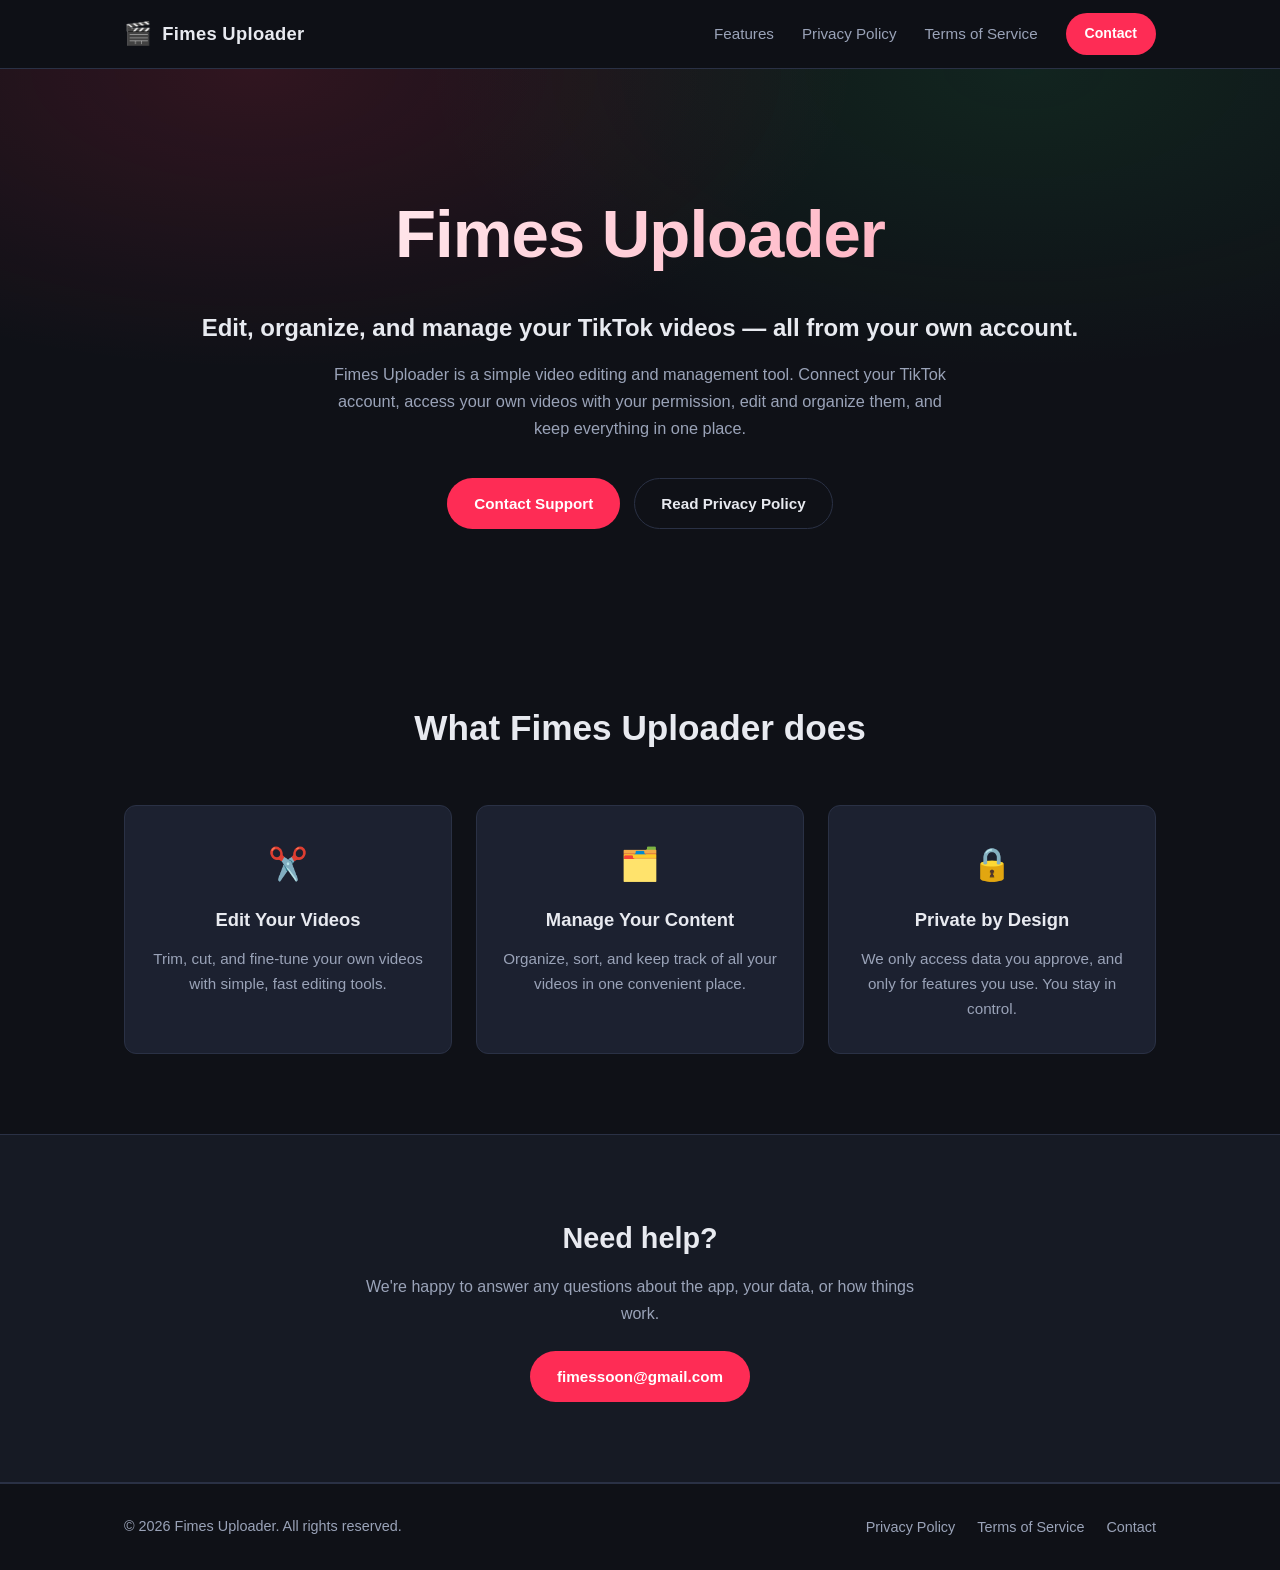
==== index.html @ b1f83678 "2" ====
<!DOCTYPE html>
<html lang="en">
<head>
  <meta charset="UTF-8" />
  <meta name="viewport" content="width=device-width, initial-scale=1.0" />
  <title>Fimes Uploader — Edit and Manage Your Videos</title>
  <meta name="description" content="Fimes Uploader is a video editing and management tool that helps you organize, edit, and manage your TikTok videos from your own account." />
  <link rel="icon" href="data:image/svg+xml,<svg xmlns='http://www.w3.org/2000/svg' viewBox='0 0 100 100'><text y='.9em' font-size='90'>🎬</text></svg>" />
  <link rel="stylesheet" href="assets/css/style.css" />
</head>
<body>
  <header class="site-header">
    <nav class="container nav">
      <a href="index.html" class="brand">
        <span class="brand-icon">🎬</span>
        <span>Fimes Uploader</span>
      </a>
      <ul class="nav-links">
        <li><a href="index.html#features">Features</a></li>
        <li><a href="privacy-policy.html">Privacy Policy</a></li>
        <li><a href="terms-of-service.html">Terms of Service</a></li>
        <li><a href="mailto:fimessoon@gmail.com" class="btn btn-primary btn-sm">Contact</a></li>
      </ul>
    </nav>
  </header>

  <main>
    <section class="hero">
      <div class="container hero-inner">
        <h1>Fimes Uploader</h1>
        <p class="tagline">Edit, organize, and manage your TikTok videos — all from your own account.</p>
        <p class="hero-sub">
          Fimes Uploader is a simple video editing and management tool. Connect your TikTok account,
          access your own videos with your permission, edit and organize them, and keep everything
          in one place.
        </p>
        <div class="hero-actions">
          <a href="mailto:fimessoon@gmail.com" class="btn btn-primary">Contact Support</a>
          <a href="privacy-policy.html" class="btn btn-outline">Read Privacy Policy</a>
        </div>
      </div>
    </section>

    <section id="features" class="section">
      <div class="container">
        <h2 class="section-title">What Fimes Uploader does</h2>
        <div class="cards">
          <article class="card">
            <div class="card-icon">✂️</div>
            <h3>Edit Your Videos</h3>
            <p>Trim, cut, and fine-tune your own videos with simple, fast editing tools.</p>
          </article>
          <article class="card">
            <div class="card-icon">🗂️</div>
            <h3>Manage Your Content</h3>
            <p>Organize, sort, and keep track of all your videos in one convenient place.</p>
          </article>
          <article class="card">
            <div class="card-icon">🔒</div>
            <h3>Private by Design</h3>
            <p>We only access data you approve, and only for features you use. You stay in control.</p>
          </article>
        </div>
      </div>
    </section>

    <section class="section section-alt">
      <div class="container contact-box">
        <h2>Need help?</h2>
        <p>We're happy to answer any questions about the app, your data, or how things work.</p>
        <a href="mailto:fimessoon@gmail.com" class="btn btn-primary">fimessoon@gmail.com</a>
      </div>
    </section>
  </main>

  <footer class="site-footer">
    <div class="container footer-inner">
      <p>© <span id="year"></span> Fimes Uploader. All rights reserved.</p>
      <ul class="footer-links">
        <li><a href="privacy-policy.html">Privacy Policy</a></li>
        <li><a href="terms-of-service.html">Terms of Service</a></li>
        <li><a href="mailto:fimessoon@gmail.com">Contact</a></li>
      </ul>
    </div>
  </footer>

  <script>
    document.getElementById("year").textContent = new Date().getFullYear();
  </script>
</body>
</html>
---- assets/css/style.css ----
:root {
  --bg: #0f1117;
  --bg-alt: #161a24;
  --surface: #1c2130;
  --border: #2a3145;
  --text: #e8eaf0;
  --text-muted: #9aa3b8;
  --primary: #fe2c55;
  --primary-hover: #ff4d70;
  --radius: 12px;
  --max-width: 1080px;
}

* {
  margin: 0;
  padding: 0;
  box-sizing: border-box;
}

html {
  scroll-behavior: smooth;
}

body {
  font-family: -apple-system, BlinkMacSystemFont, "Segoe UI", Roboto, "Helvetica Neue", Arial, sans-serif;
  background: var(--bg);
  color: var(--text);
  line-height: 1.65;
  -webkit-font-smoothing: antialiased;
}

.container {
  max-width: var(--max-width);
  margin: 0 auto;
  padding: 0 24px;
}

a {
  color: var(--primary);
  text-decoration: none;
}

a:hover {
  text-decoration: underline;
}

/* ---------- Header ---------- */
.site-header {
  position: sticky;
  top: 0;
  z-index: 100;
  background: rgba(15, 17, 23, 0.92);
  backdrop-filter: blur(10px);
  border-bottom: 1px solid var(--border);
}

.nav {
  display: flex;
  align-items: center;
  justify-content: space-between;
  height: 68px;
}

.brand {
  display: flex;
  align-items: center;
  gap: 10px;
  color: var(--text);
  font-weight: 700;
  font-size: 1.15rem;
  letter-spacing: 0.3px;
}

.brand:hover {
  text-decoration: none;
}

.brand-icon {
  font-size: 1.4rem;
}

.nav-links {
  display: flex;
  align-items: center;
  gap: 28px;
  list-style: none;
}

.nav-links a:not(.btn) {
  color: var(--text-muted);
  font-size: 0.95rem;
  transition: color 0.2s;
}

.nav-links a:not(.btn):hover {
  color: var(--text);
  text-decoration: none;
}

/* ---------- Buttons ---------- */
.btn {
  display: inline-block;
  padding: 12px 26px;
  border-radius: 999px;
  font-weight: 600;
  font-size: 0.95rem;
  transition: all 0.2s;
  border: 1px solid transparent;
  cursor: pointer;
}

.btn:hover {
  text-decoration: none;
  transform: translateY(-1px);
}

.btn-primary {
  background: var(--primary);
  color: #fff;
}

.btn-primary:hover {
  background: var(--primary-hover);
}

.btn-outline {
  border-color: var(--border);
  color: var(--text);
}

.btn-outline:hover {
  border-color: var(--primary);
  color: var(--primary);
}

.btn-sm {
  padding: 8px 18px;
  font-size: 0.88rem;
}

/* ---------- Hero ---------- */
.hero {
  padding: 110px 0 90px;
  text-align: center;
  background:
    radial-gradient(600px 300px at 20% 0%, rgba(254, 44, 85, 0.14), transparent),
    radial-gradient(600px 300px at 80% 0%, rgba(37, 211, 102, 0.1), transparent),
    var(--bg);
}

.hero h1 {
  font-size: clamp(2.6rem, 7vw, 4.2rem);
  font-weight: 800;
  letter-spacing: -1px;
  background: linear-gradient(120deg, #fff, #ff9db1);
  -webkit-background-clip: text;
  background-clip: text;
  -webkit-text-fill-color: transparent;
  margin-bottom: 18px;
}

.tagline {
  font-size: clamp(1.15rem, 3vw, 1.5rem);
  font-weight: 600;
  color: var(--text);
  margin-bottom: 14px;
}

.hero-sub {
  max-width: 640px;
  margin: 0 auto 36px;
  color: var(--text-muted);
  font-size: 1.02rem;
}

.hero-actions {
  display: flex;
  gap: 14px;
  justify-content: center;
  flex-wrap: wrap;
}

/* ---------- Sections ---------- */
.section {
  padding: 80px 0;
}

.section-alt {
  background: var(--bg-alt);
  border-top: 1px solid var(--border);
  border-bottom: 1px solid var(--border);
}

.section-title {
  font-size: clamp(1.6rem, 4vw, 2.2rem);
  text-align: center;
  margin-bottom: 48px;
  font-weight: 700;
}

.cards {
  display: grid;
  grid-template-columns: repeat(auto-fit, minmax(260px, 1fr));
  gap: 24px;
}

.card {
  background: var(--surface);
  border: 1px solid var(--border);
  border-radius: var(--radius);
  padding: 32px 26px;
  text-align: center;
  transition: transform 0.2s, border-color 0.2s;
}

.card:hover {
  transform: translateY(-4px);
  border-color: var(--primary);
}

.card-icon {
  font-size: 2rem;
  margin-bottom: 14px;
}

.card h3 {
  margin-bottom: 10px;
  font-size: 1.15rem;
}

.card p {
  color: var(--text-muted);
  font-size: 0.95rem;
}

/* ---------- Contact box ---------- */
.contact-box {
  text-align: center;
  max-width: 620px;
}

.contact-box h2 {
  font-size: 1.8rem;
  margin-bottom: 12px;
}

.contact-box p {
  color: var(--text-muted);
  margin-bottom: 24px;
}

/* ---------- Page hero (policy/tos) ---------- */
.page-hero {
  padding: 70px 0 40px;
  text-align: center;
  background:
    radial-gradient(500px 240px at 50% 0%, rgba(254, 44, 85, 0.12), transparent),
    var(--bg);
}

.page-hero h1 {
  font-size: clamp(2rem, 5vw, 2.8rem);
  font-weight: 800;
  margin-bottom: 10px;
}

.updated {
  color: var(--text-muted);
  font-size: 0.92rem;
}

/* ---------- Prose ---------- */
.prose {
  max-width: 780px;
  margin: 0 auto;
}

.prose h2 {
  font-size: 1.3rem;
  margin: 36px 0 14px;
  color: #fff;
}

.prose p {
  color: var(--text-muted);
  margin-bottom: 16px;
}

.prose ul {
  margin: 0 0 16px 22px;
  color: var(--text-muted);
}

.prose li {
  margin-bottom: 8px;
}

.prose strong {
  color: var(--text);
}

/* ---------- Footer ---------- */
.site-footer {
  border-top: 1px solid var(--border);
  padding: 30px 0;
}

.footer-inner {
  display: flex;
  align-items: center;
  justify-content: space-between;
  flex-wrap: wrap;
  gap: 14px;
}

.site-footer p,
.site-footer a {
  color: var(--text-muted);
  font-size: 0.9rem;
}

.footer-links {
  display: flex;
  gap: 22px;
  list-style: none;
}

/* ---------- Responsive ---------- */
@media (max-width: 720px) {
  .nav-links {
    gap: 14px;
  }

  .nav-links li:nth-child(2),
  .nav-links li:nth-child(3) {
    display: none;
  }

  .hero {
    padding: 80px 0 60px;
  }

  .section {
    padding: 56px 0;
  }

  .footer-inner {
    justify-content: center;
    text-align: center;
  }
}
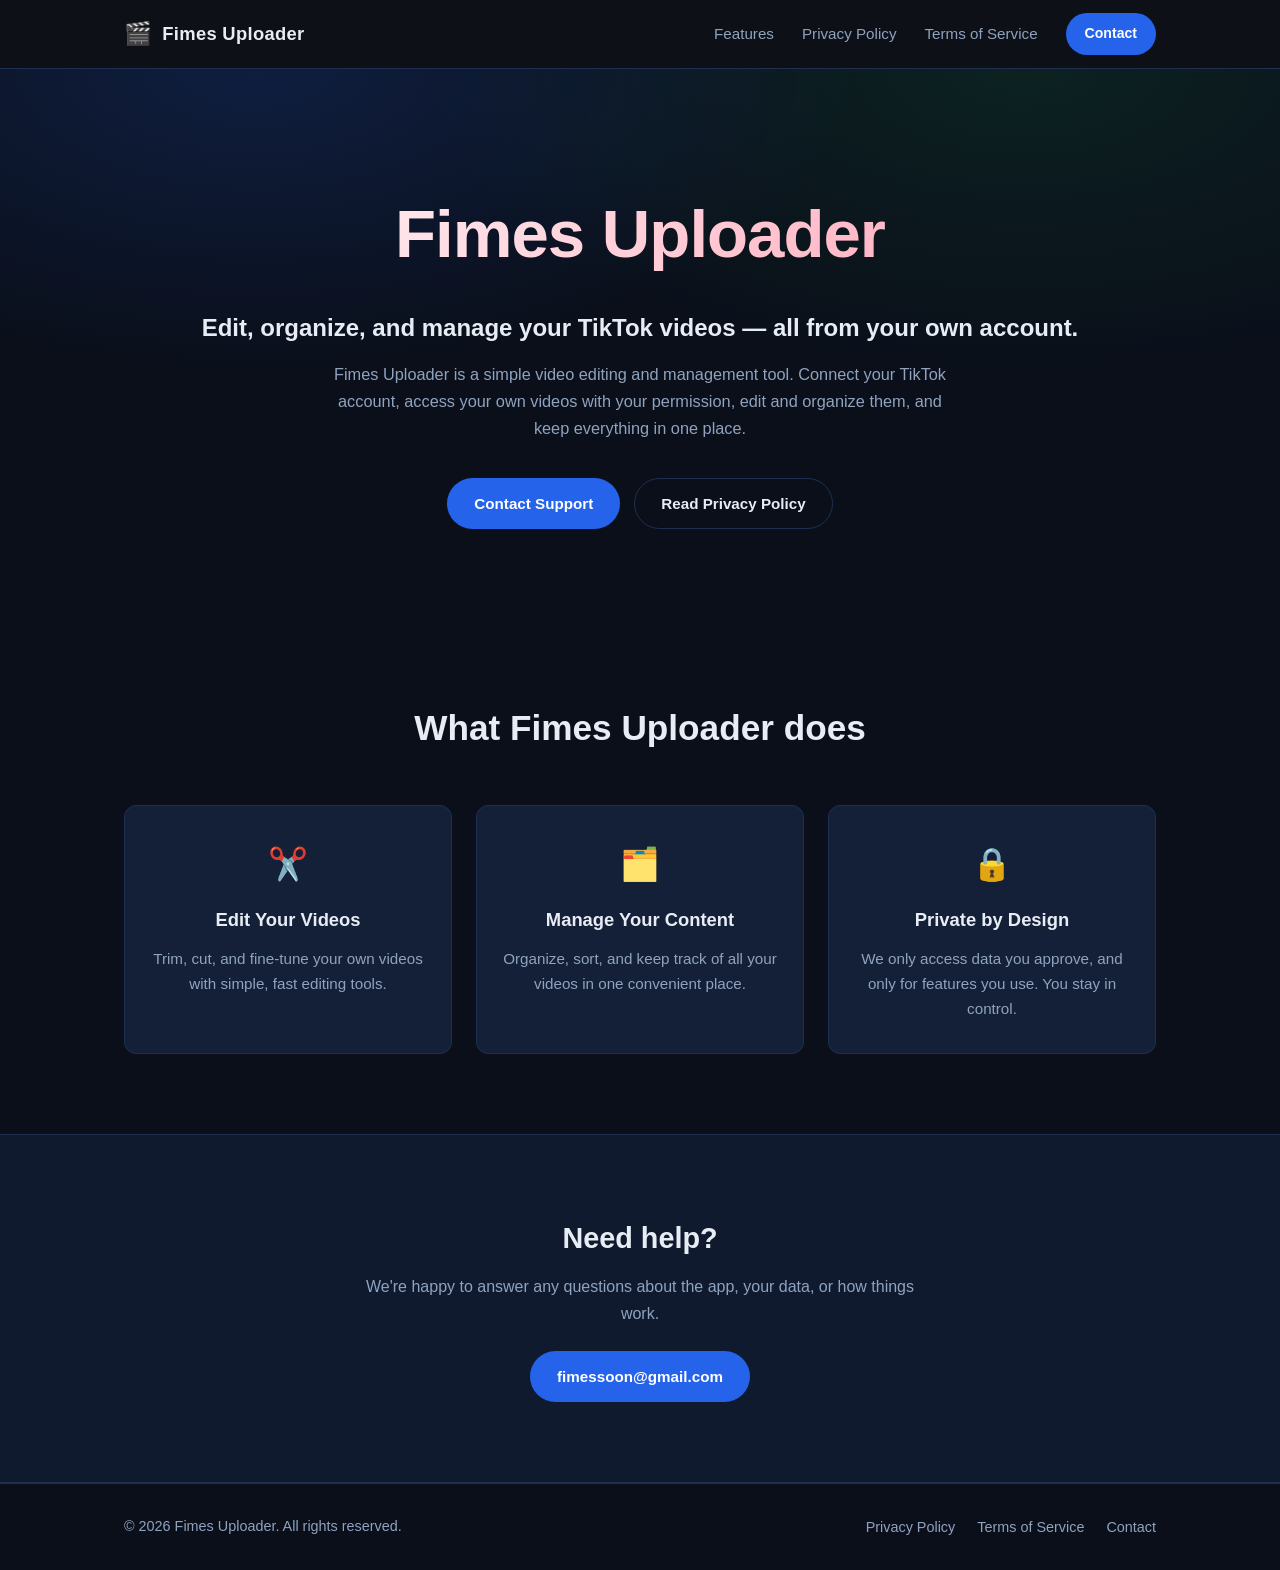
==== commit 40afd718: "2" ====
--- a/index.html
+++ b/index.html
@@ -5,6 +5,7 @@
   <meta name="viewport" content="width=device-width, initial-scale=1.0" />
   <title>Fimes Uploader — Edit and Manage Your Videos</title>
   <meta name="description" content="Fimes Uploader is a video editing and management tool that helps you organize, edit, and manage your TikTok videos from your own account." />
+  <meta name="tiktok-developers-site-verification" content="VKWSlqffrd4xmbTWffoAWWzYmDceVXIM" />
   <link rel="icon" href="data:image/svg+xml,<svg xmlns='http://www.w3.org/2000/svg' viewBox='0 0 100 100'><text y='.9em' font-size='90'>🎬</text></svg>" />
   <link rel="stylesheet" href="assets/css/style.css" />
 </head>
--- a/assets/css/style.css
+++ b/assets/css/style.css
@@ -1,12 +1,13 @@
 :root {
-  --bg: #0f1117;
-  --bg-alt: #161a24;
-  --surface: #1c2130;
-  --border: #2a3145;
-  --text: #e8eaf0;
-  --text-muted: #9aa3b8;
-  --primary: #fe2c55;
-  --primary-hover: #ff4d70;
+  --bg: #0a0f1a;
+  --bg-alt: #0f1a2e;
+  --surface: #142038;
+  --border: #1e3050;
+  --text: #e8edf5;
+  --text-muted: #8fa3bf;
+  --primary: #2563eb;
+  --primary-hover: #3b82f6;
+  --primary-glow: rgba(37, 99, 235, 0.18);
   --radius: 12px;
   --max-width: 1080px;
 }
@@ -143,8 +144,8 @@
   padding: 110px 0 90px;
   text-align: center;
   background:
-    radial-gradient(600px 300px at 20% 0%, rgba(254, 44, 85, 0.14), transparent),
-    radial-gradient(600px 300px at 80% 0%, rgba(37, 211, 102, 0.1), transparent),
+    radial-gradient(600px 300px at 20% 0%, var(--primary-glow), transparent),
+    radial-gradient(600px 300px at 80% 0%, rgba(34, 197, 94, 0.1), transparent),
     var(--bg);
 }
 
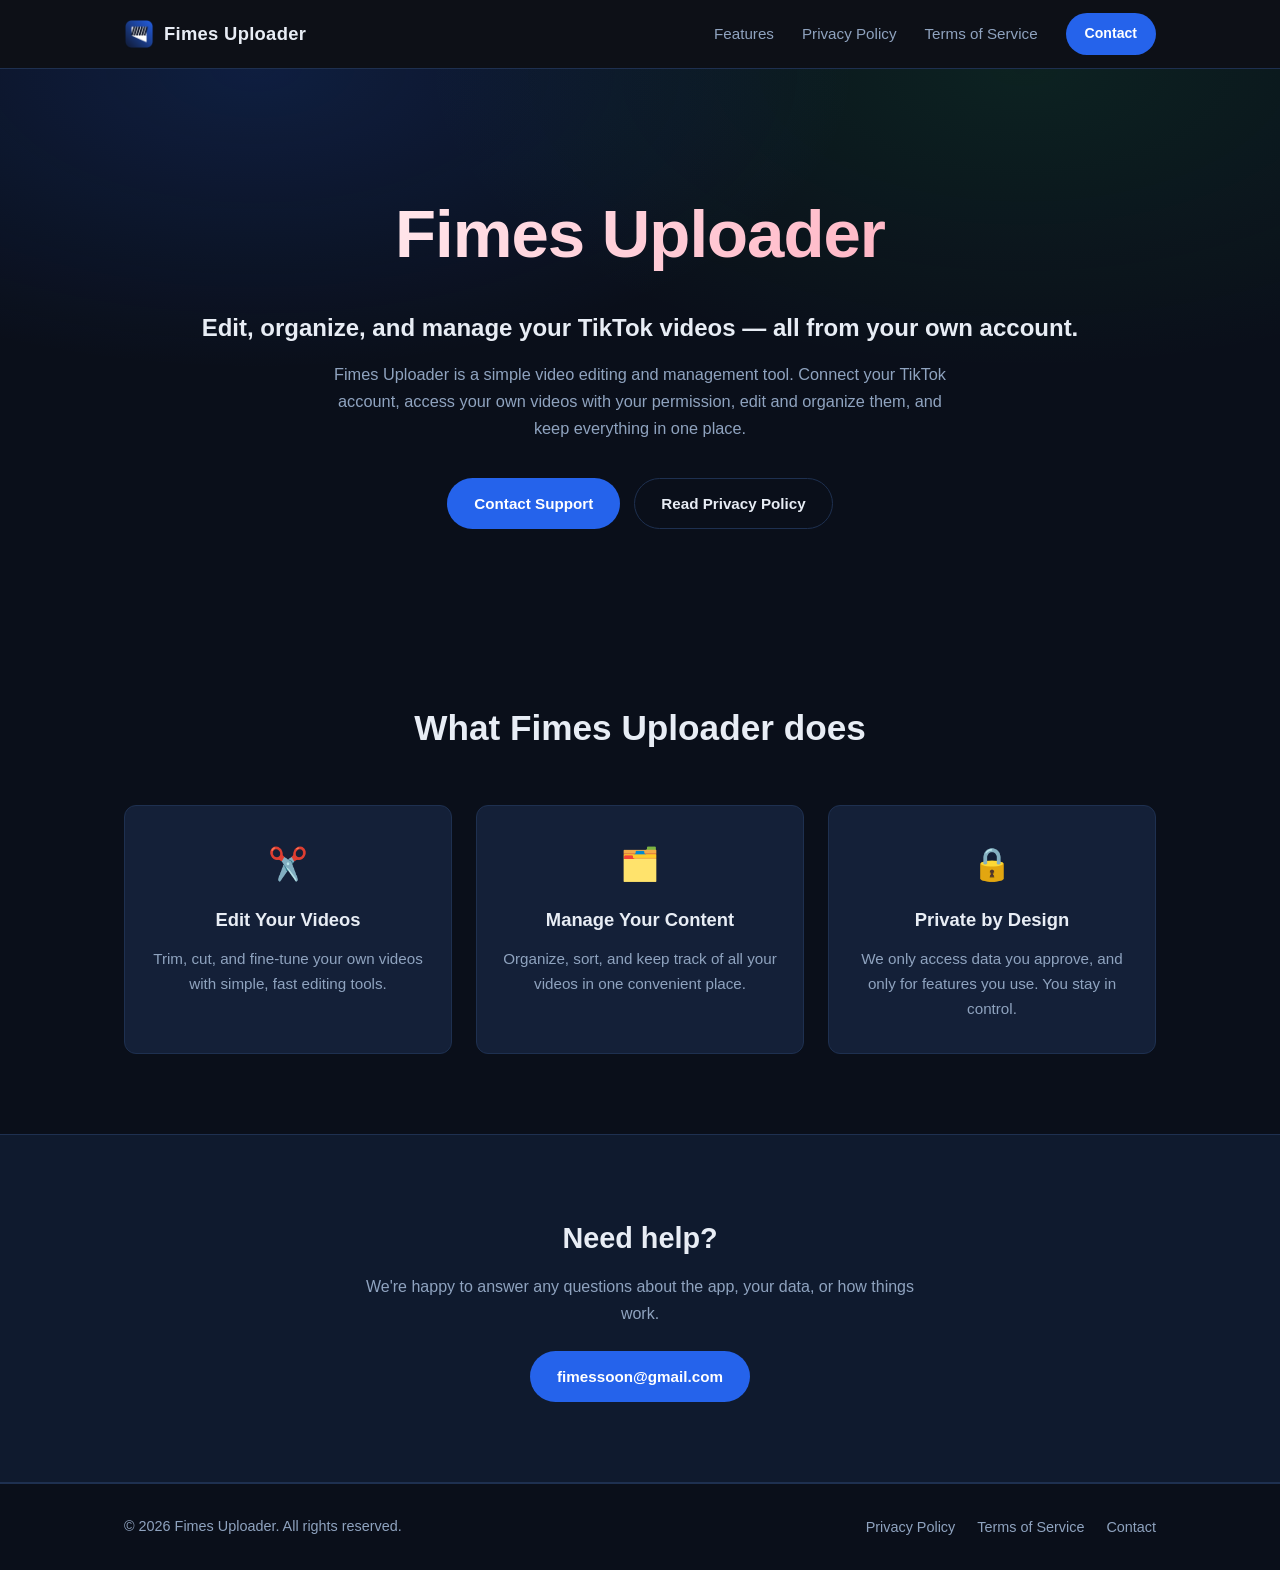
==== commit 543ba3d8: "1" ====
--- a/index.html
+++ b/index.html
@@ -5,15 +5,16 @@
   <meta name="viewport" content="width=device-width, initial-scale=1.0" />
   <title>Fimes Uploader — Edit and Manage Your Videos</title>
   <meta name="description" content="Fimes Uploader is a video editing and management tool that helps you organize, edit, and manage your TikTok videos from your own account." />
-  <meta name="tiktok-developers-site-verification" content="VKWSlqffrd4xmbTWffoAWWzYmDceVXIM" />
-  <link rel="icon" href="data:image/svg+xml,<svg xmlns='http://www.w3.org/2000/svg' viewBox='0 0 100 100'><text y='.9em' font-size='90'>🎬</text></svg>" />
+  <meta name="tiktok-developers-site-verification" content="j4OMXDt9v7M6UaiVBcrbPFKuIcW0my8k" />
+  <link rel="icon" type="image/png" href="assets/images/logo.png" />
+  <link rel="apple-touch-icon" href="assets/images/logo.png" />
   <link rel="stylesheet" href="assets/css/style.css" />
 </head>
 <body>
   <header class="site-header">
     <nav class="container nav">
       <a href="index.html" class="brand">
-        <span class="brand-icon">🎬</span>
+        <img class="brand-icon" src="assets/images/logo.png" alt="Fimes Uploader logo" />
         <span>Fimes Uploader</span>
       </a>
       <ul class="nav-links">
--- a/assets/css/style.css
+++ b/assets/css/style.css
@@ -77,7 +77,11 @@
 }
 
 .brand-icon {
-  font-size: 1.4rem;
+  width: 30px;
+  height: 30px;
+  border-radius: 7px;
+  display: block;
+  flex-shrink: 0;
 }
 
 .nav-links {
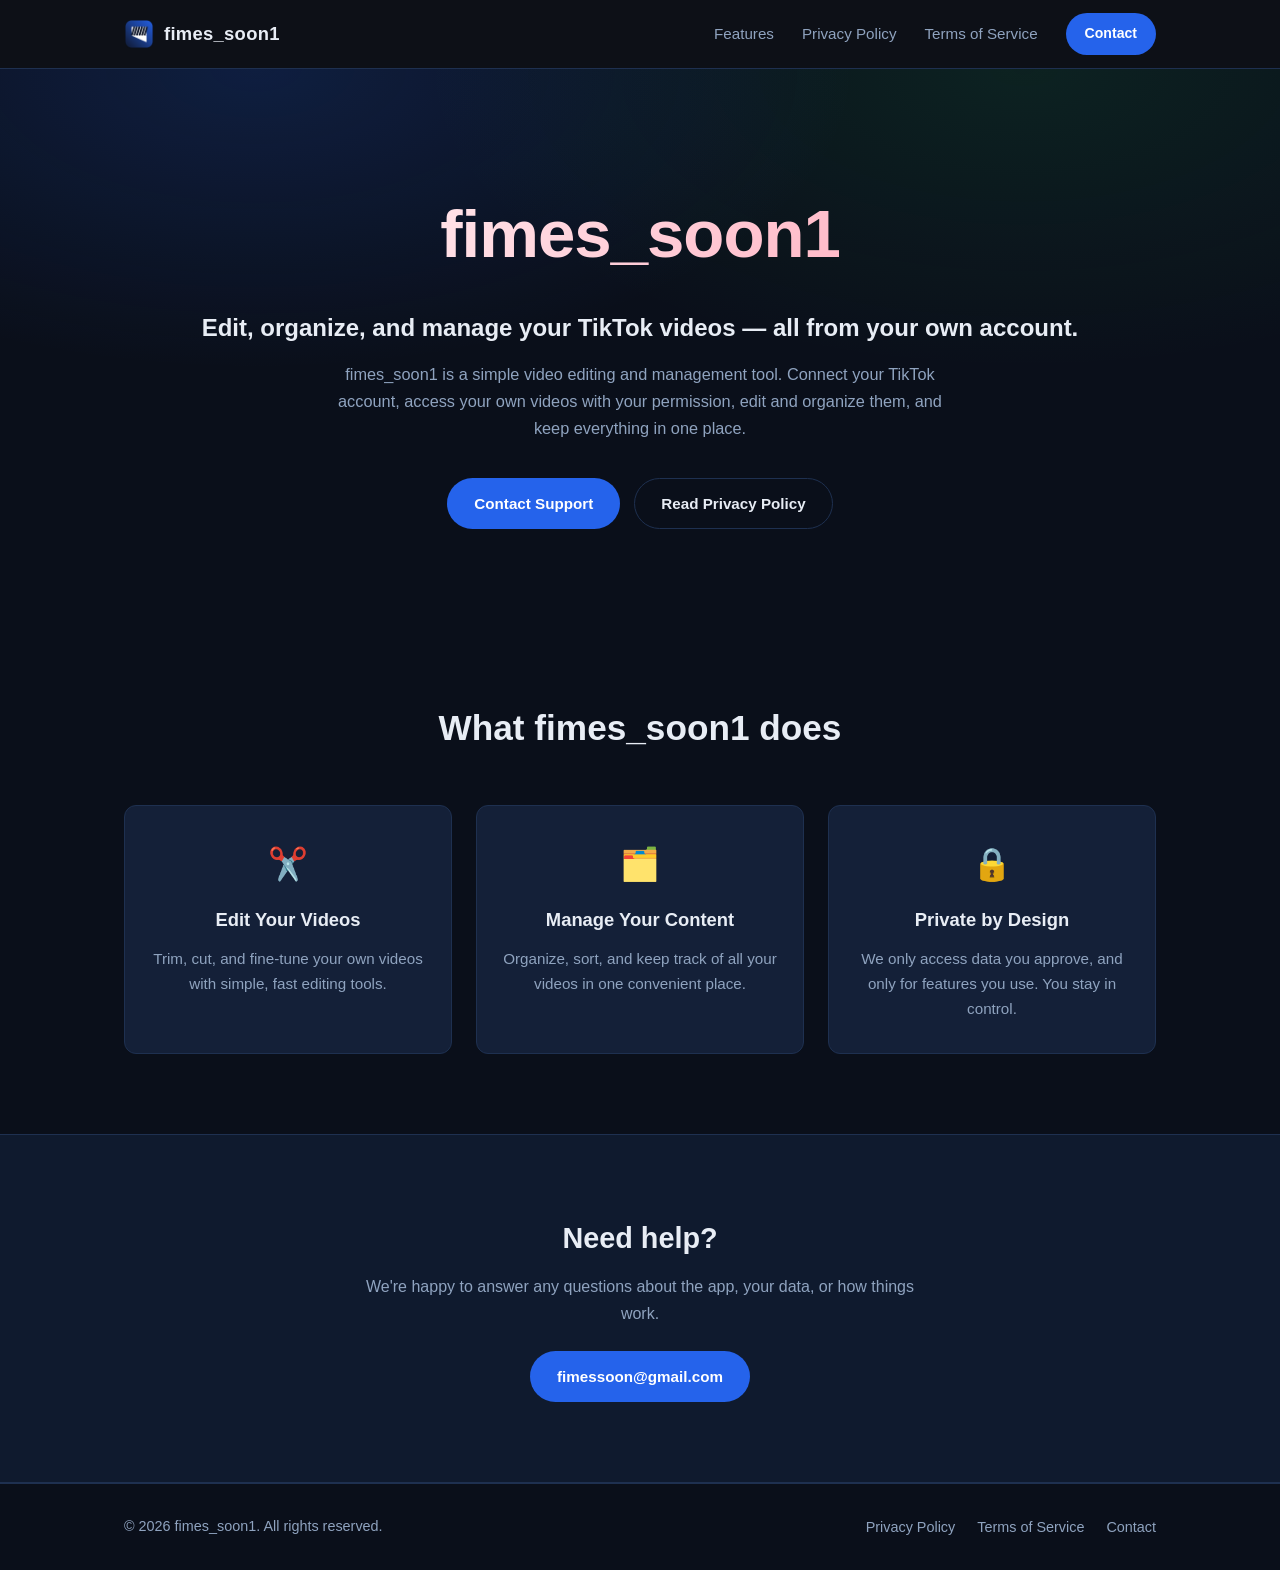
==== commit 2953d68e: "قف" ====
--- a/index.html
+++ b/index.html
@@ -3,8 +3,8 @@
 <head>
   <meta charset="UTF-8" />
   <meta name="viewport" content="width=device-width, initial-scale=1.0" />
-  <title>Fimes Uploader — Edit and Manage Your Videos</title>
-  <meta name="description" content="Fimes Uploader is a video editing and management tool that helps you organize, edit, and manage your TikTok videos from your own account." />
+  <title>fimes_soon1</title>
+  <meta name="description" content="fimes_soon1 is a video editing and management tool that helps you organize, edit, and manage your TikTok videos from your own account." />
   <meta name="tiktok-developers-site-verification" content="j4OMXDt9v7M6UaiVBcrbPFKuIcW0my8k" />
   <link rel="icon" type="image/png" href="assets/images/logo.png" />
   <link rel="apple-touch-icon" href="assets/images/logo.png" />
@@ -14,8 +14,8 @@
   <header class="site-header">
     <nav class="container nav">
       <a href="index.html" class="brand">
-        <img class="brand-icon" src="assets/images/logo.png" alt="Fimes Uploader logo" />
-        <span>Fimes Uploader</span>
+        <img class="brand-icon" src="assets/images/logo.png" alt="fimes_soon1 logo" />
+        <span>fimes_soon1</span>
       </a>
       <ul class="nav-links">
         <li><a href="index.html#features">Features</a></li>
@@ -29,10 +29,10 @@
   <main>
     <section class="hero">
       <div class="container hero-inner">
-        <h1>Fimes Uploader</h1>
+        <h1>fimes_soon1</h1>
         <p class="tagline">Edit, organize, and manage your TikTok videos — all from your own account.</p>
         <p class="hero-sub">
-          Fimes Uploader is a simple video editing and management tool. Connect your TikTok account,
+          fimes_soon1 is a simple video editing and management tool. Connect your TikTok account,
           access your own videos with your permission, edit and organize them, and keep everything
           in one place.
         </p>
@@ -45,7 +45,7 @@
 
     <section id="features" class="section">
       <div class="container">
-        <h2 class="section-title">What Fimes Uploader does</h2>
+        <h2 class="section-title">What fimes_soon1 does</h2>
         <div class="cards">
           <article class="card">
             <div class="card-icon">✂️</div>
@@ -77,7 +77,7 @@
 
   <footer class="site-footer">
     <div class="container footer-inner">
-      <p>© <span id="year"></span> Fimes Uploader. All rights reserved.</p>
+      <p>© <span id="year"></span> fimes_soon1. All rights reserved.</p>
       <ul class="footer-links">
         <li><a href="privacy-policy.html">Privacy Policy</a></li>
         <li><a href="terms-of-service.html">Terms of Service</a></li>
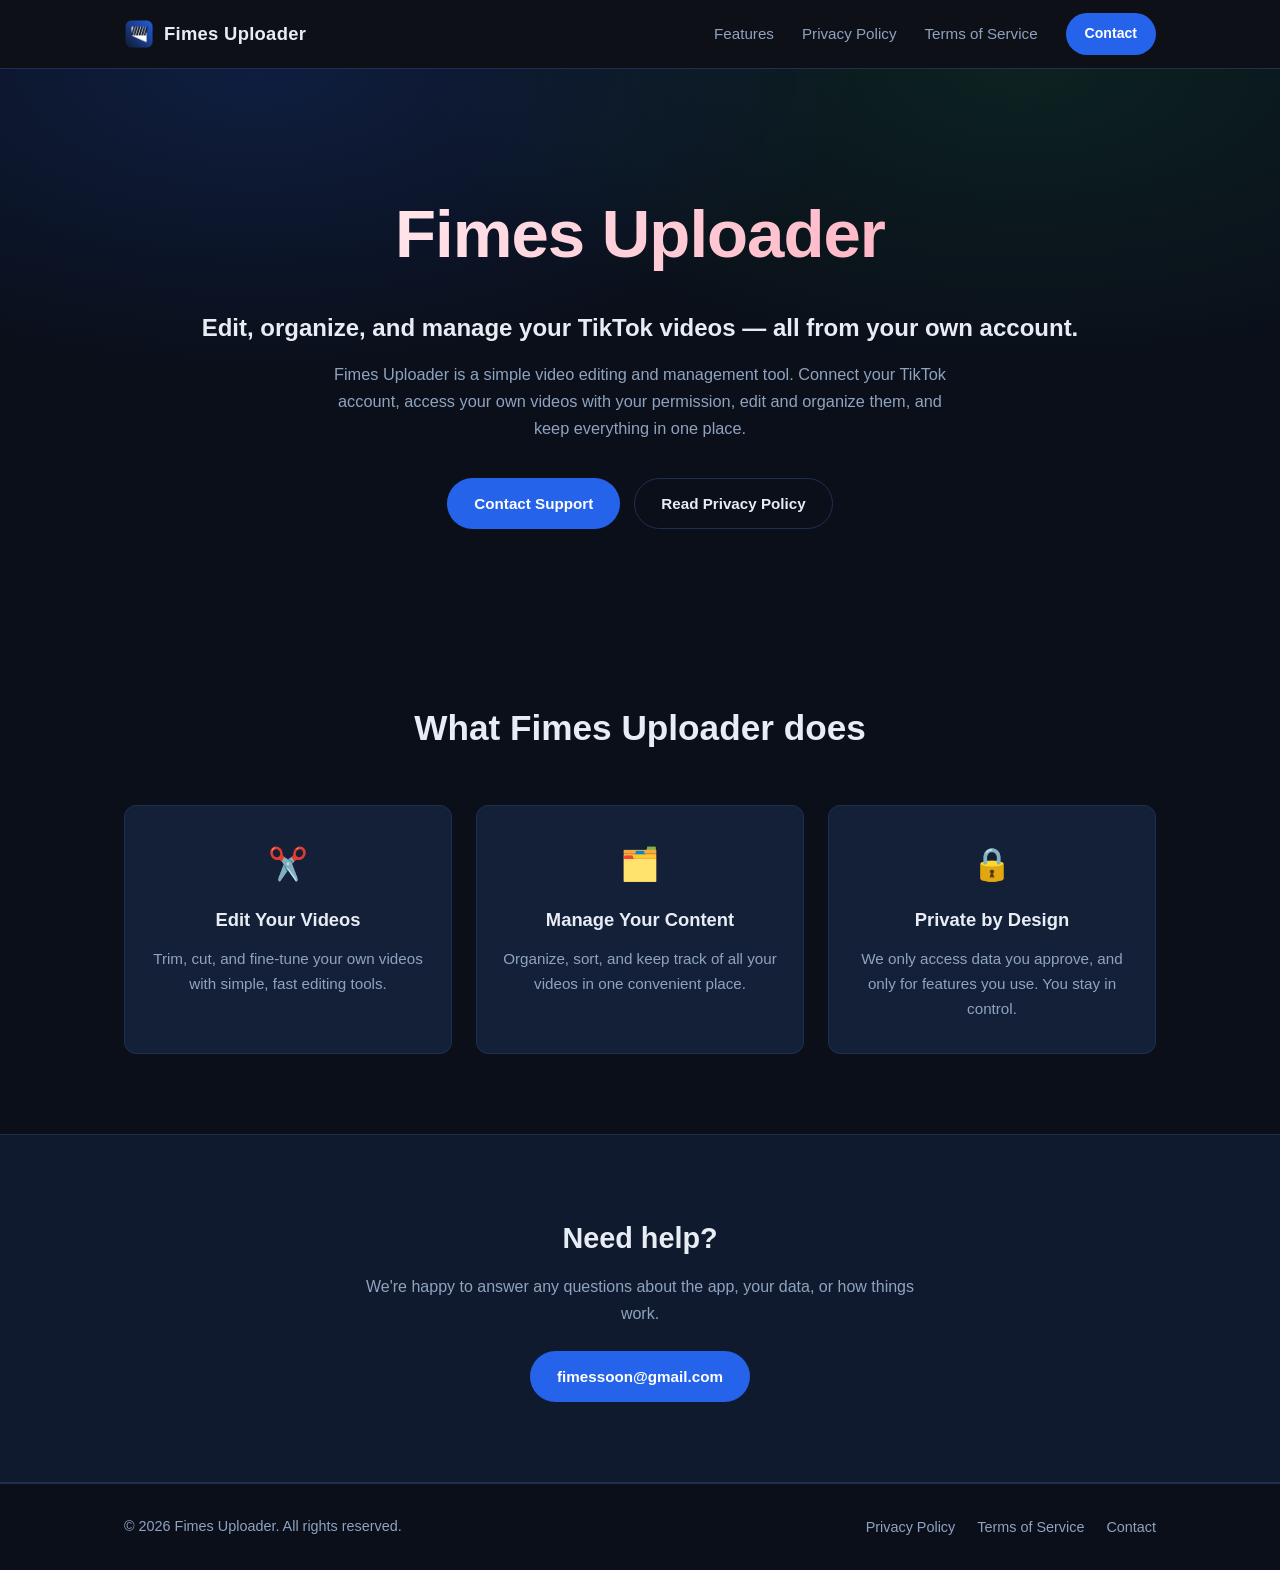
==== commit 888ac9ec: "غ" ====
--- a/index.html
+++ b/index.html
@@ -3,9 +3,9 @@
 <head>
   <meta charset="UTF-8" />
   <meta name="viewport" content="width=device-width, initial-scale=1.0" />
-  <title>fimes_soon1</title>
-  <meta name="description" content="fimes_soon1 is a video editing and management tool that helps you organize, edit, and manage your TikTok videos from your own account." />
-  <meta name="tiktok-developers-site-verification" content="j4OMXDt9v7M6UaiVBcrbPFKuIcW0my8k" />
+  <title>Fimes Uploader</title>
+  <meta name="description" content="Fimes Uploader is a video editing and management tool that helps you organize, edit, and manage your TikTok videos from your own account." />
+  <meta name="tiktok-developers-site-verification" content="OwcJySsFOIAf7CXnYW7PHCTacPuSkbMM" />
   <link rel="icon" type="image/png" href="assets/images/logo.png" />
   <link rel="apple-touch-icon" href="assets/images/logo.png" />
   <link rel="stylesheet" href="assets/css/style.css" />
@@ -14,8 +14,8 @@
   <header class="site-header">
     <nav class="container nav">
       <a href="index.html" class="brand">
-        <img class="brand-icon" src="assets/images/logo.png" alt="fimes_soon1 logo" />
-        <span>fimes_soon1</span>
+        <img class="brand-icon" src="assets/images/logo.png" alt="Fimes Uploader logo" />
+        <span>Fimes Uploader</span>
       </a>
       <ul class="nav-links">
         <li><a href="index.html#features">Features</a></li>
@@ -29,10 +29,10 @@
   <main>
     <section class="hero">
       <div class="container hero-inner">
-        <h1>fimes_soon1</h1>
+        <h1>Fimes Uploader</h1>
         <p class="tagline">Edit, organize, and manage your TikTok videos — all from your own account.</p>
         <p class="hero-sub">
-          fimes_soon1 is a simple video editing and management tool. Connect your TikTok account,
+          Fimes Uploader is a simple video editing and management tool. Connect your TikTok account,
           access your own videos with your permission, edit and organize them, and keep everything
           in one place.
         </p>
@@ -45,7 +45,7 @@
 
     <section id="features" class="section">
       <div class="container">
-        <h2 class="section-title">What fimes_soon1 does</h2>
+        <h2 class="section-title">What Fimes Uploader does</h2>
         <div class="cards">
           <article class="card">
             <div class="card-icon">✂️</div>
@@ -77,7 +77,7 @@
 
   <footer class="site-footer">
     <div class="container footer-inner">
-      <p>© <span id="year"></span> fimes_soon1. All rights reserved.</p>
+      <p>© <span id="year"></span> Fimes Uploader. All rights reserved.</p>
       <ul class="footer-links">
         <li><a href="privacy-policy.html">Privacy Policy</a></li>
         <li><a href="terms-of-service.html">Terms of Service</a></li>
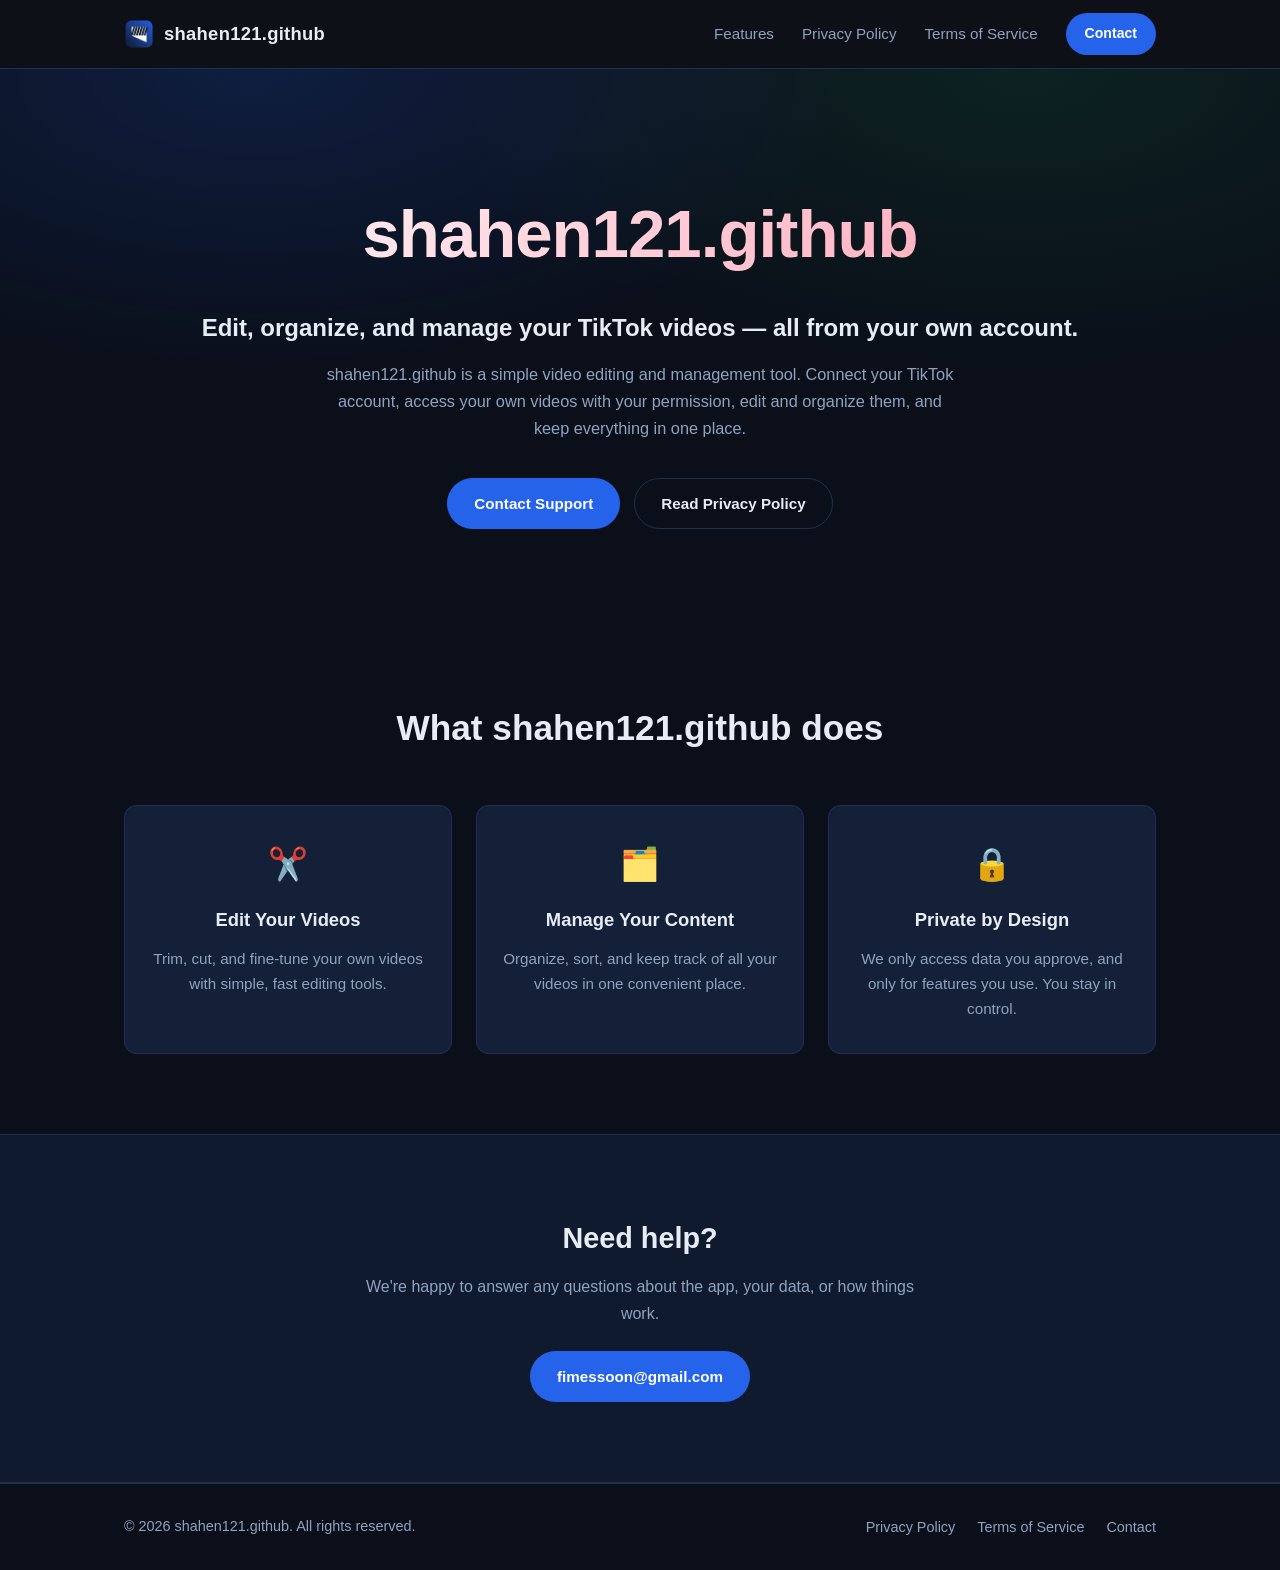
==== commit c9d62b21: "يفبت" ====
--- a/index.html
+++ b/index.html
@@ -3,8 +3,8 @@
 <head>
   <meta charset="UTF-8" />
   <meta name="viewport" content="width=device-width, initial-scale=1.0" />
-  <title>Fimes Uploader</title>
-  <meta name="description" content="Fimes Uploader is a video editing and management tool that helps you organize, edit, and manage your TikTok videos from your own account." />
+  <title>shahen121.github</title>
+  <meta name="description" content="shahen121.github is a video editing and management tool that helps you organize, edit, and manage your TikTok videos from your own account." />
   <meta name="tiktok-developers-site-verification" content="OwcJySsFOIAf7CXnYW7PHCTacPuSkbMM" />
   <link rel="icon" type="image/png" href="assets/images/logo.png" />
   <link rel="apple-touch-icon" href="assets/images/logo.png" />
@@ -14,8 +14,8 @@
   <header class="site-header">
     <nav class="container nav">
       <a href="index.html" class="brand">
-        <img class="brand-icon" src="assets/images/logo.png" alt="Fimes Uploader logo" />
-        <span>Fimes Uploader</span>
+        <img class="brand-icon" src="assets/images/logo.png" alt="shahen121.github logo" />
+        <span>shahen121.github</span>
       </a>
       <ul class="nav-links">
         <li><a href="index.html#features">Features</a></li>
@@ -29,10 +29,10 @@
   <main>
     <section class="hero">
       <div class="container hero-inner">
-        <h1>Fimes Uploader</h1>
+        <h1>shahen121.github</h1>
         <p class="tagline">Edit, organize, and manage your TikTok videos — all from your own account.</p>
         <p class="hero-sub">
-          Fimes Uploader is a simple video editing and management tool. Connect your TikTok account,
+          shahen121.github is a simple video editing and management tool. Connect your TikTok account,
           access your own videos with your permission, edit and organize them, and keep everything
           in one place.
         </p>
@@ -45,7 +45,7 @@
 
     <section id="features" class="section">
       <div class="container">
-        <h2 class="section-title">What Fimes Uploader does</h2>
+        <h2 class="section-title">What shahen121.github does</h2>
         <div class="cards">
           <article class="card">
             <div class="card-icon">✂️</div>
@@ -77,7 +77,7 @@
 
   <footer class="site-footer">
     <div class="container footer-inner">
-      <p>© <span id="year"></span> Fimes Uploader. All rights reserved.</p>
+      <p>© <span id="year"></span> shahen121.github. All rights reserved.</p>
       <ul class="footer-links">
         <li><a href="privacy-policy.html">Privacy Policy</a></li>
         <li><a href="terms-of-service.html">Terms of Service</a></li>
